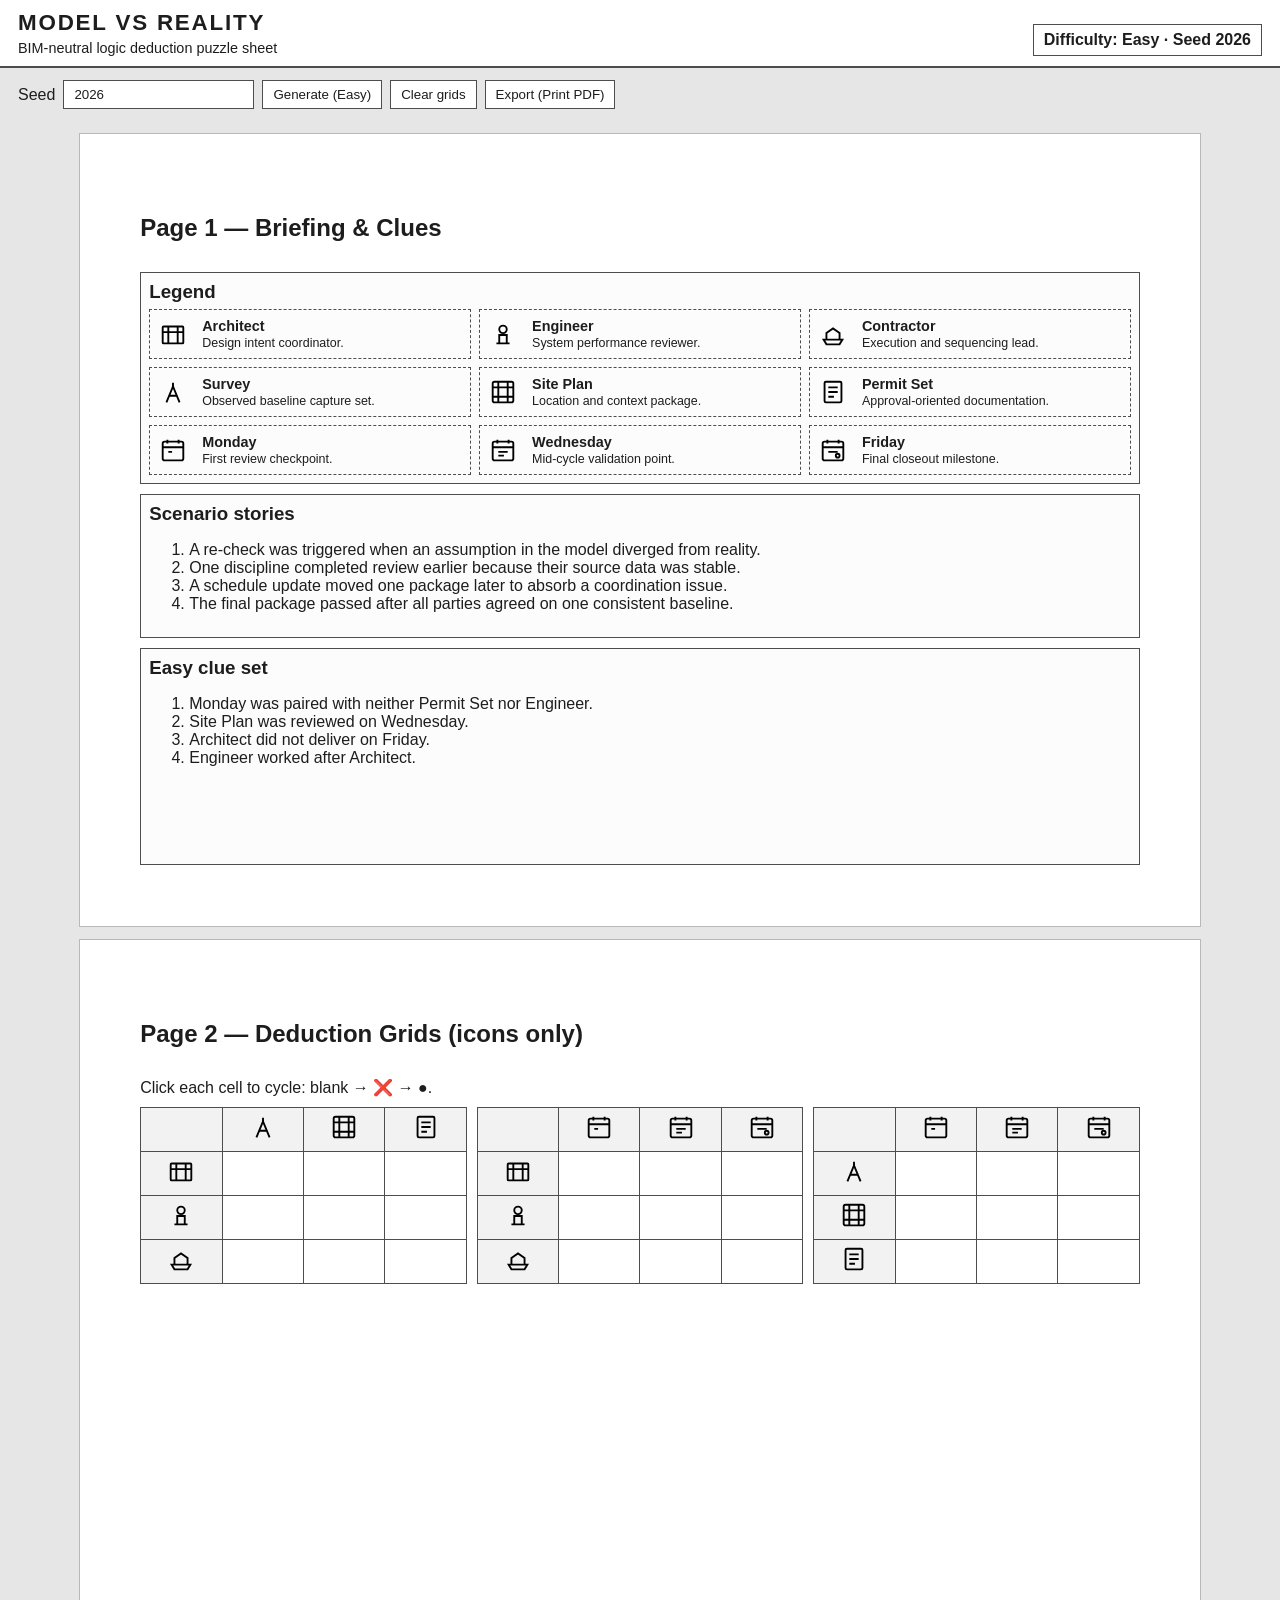
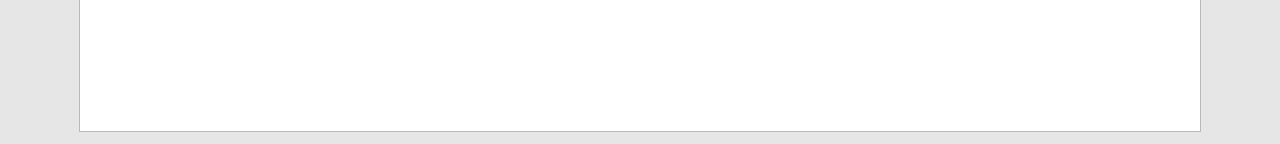
==== dist-standalone/index.html @ 1e353500 "Add standalone restricted-mode puzzle app" ====
<!doctype html>
<html lang="en">
  <head>
    <meta charset="UTF-8" />
    <meta name="viewport" content="width=device-width, initial-scale=1.0" />
    <title>MODEL VS REALITY — Restricted Mode</title>
    <link rel="stylesheet" href="./styles.css" />
  </head>
  <body>
    <header class="fixed-banner">
      <div>
        <h1>MODEL VS REALITY</h1>
        <p class="subtitle">BIM-neutral logic deduction puzzle sheet</p>
      </div>
      <div class="difficulty" id="difficultyMarker">Difficulty: Easy</div>
    </header>

    <main>
      <section class="toolbar no-print">
        <label for="seedInput">Seed</label>
        <input id="seedInput" type="number" value="2026" />
        <button id="generateBtn">Generate (Easy)</button>
        <button id="clearBtn">Clear grids</button>
        <button id="exportBtn">Export (Print PDF)</button>
      </section>

      <section class="print-page" id="page1">
        <h2>Page 1 — Briefing & Clues</h2>

        <div class="panel">
          <h3>Legend</h3>
          <div id="legend" class="legend-grid"></div>
        </div>

        <div class="panel">
          <h3>Scenario stories</h3>
          <ol id="stories"></ol>
        </div>

        <div class="panel">
          <h3>Easy clue set</h3>
          <ol id="clues"></ol>
        </div>
      </section>

      <section class="print-page" id="page2">
        <h2>Page 2 — Deduction Grids (icons only)</h2>
        <p class="hint">Click each cell to cycle: blank → ❌ → ●.</p>
        <div id="grids" class="grid-wrap"></div>
      </section>
    </main>

    <script src="./app.js"></script>
  </body>
</html>
---- dist-standalone/styles.css ----
:root {
  --ink: #1d1d1d;
  --line: #4d4d4d;
  --paper: #ffffff;
  --muted: #f2f2f2;
}

* { box-sizing: border-box; }

body {
  margin: 0;
  font-family: Arial, Helvetica, sans-serif;
  color: var(--ink);
  background: #e6e6e6;
}

.fixed-banner {
  position: sticky;
  top: 0;
  z-index: 5;
  background: var(--paper);
  border-bottom: 2px solid var(--line);
  padding: 10px 18px;
  display: flex;
  align-items: end;
  justify-content: space-between;
}

h1 {
  margin: 0;
  letter-spacing: 0.08em;
  font-size: 1.4rem;
}

.subtitle {
  margin: 4px 0 0;
  font-size: 0.9rem;
}

.difficulty {
  border: 1px solid var(--line);
  padding: 6px 10px;
  font-weight: 700;
}

.toolbar {
  display: flex;
  gap: 8px;
  align-items: center;
  padding: 12px 18px;
}

.toolbar input,
.toolbar button {
  border: 1px solid var(--line);
  background: var(--paper);
  color: var(--ink);
  padding: 6px 10px;
}

.print-page {
  width: 297mm;
  min-height: 210mm;
  background: var(--paper);
  margin: 12px auto;
  padding: 16mm;
  border: 1px solid #b9b9b9;
  display: grid;
  grid-template-rows: auto auto auto 1fr;
  gap: 10px;
}

.panel {
  border: 1px solid var(--line);
  padding: 8px;
  background: #fcfcfc;
}

.panel h3 { margin: 0 0 6px; }

.legend-grid {
  display: grid;
  grid-template-columns: repeat(3, minmax(0, 1fr));
  gap: 8px;
}

.legend-item {
  border: 1px dashed var(--line);
  padding: 8px;
  display: grid;
  grid-template-columns: 36px 1fr;
  gap: 8px;
  align-items: center;
}

.legend-item img,
.icon-header img {
  width: 30px;
  height: 30px;
  filter: grayscale(1);
}

.legend-item h4 {
  margin: 0;
  font-size: 0.9rem;
}

.legend-item p {
  margin: 2px 0 0;
  font-size: 0.78rem;
}

.grid-wrap {
  display: grid;
  grid-template-columns: repeat(3, 1fr);
  gap: 10px;
}

.logic-grid {
  border: 1px solid var(--line);
  border-collapse: collapse;
  width: 100%;
  table-layout: fixed;
}

.logic-grid th,
.logic-grid td {
  border: 1px solid var(--line);
  text-align: center;
  height: 44px;
}

.logic-grid th {
  background: var(--muted);
}

.cell-btn {
  font-size: 1.2rem;
  width: 100%;
  height: 100%;
  border: none;
  background: transparent;
  cursor: pointer;
  color: var(--ink);
}

.hint { margin: 0; }

@media print {
  @page {
    size: A4 landscape;
    margin: 8mm;
  }

  body { background: white; }
  .no-print { display: none !important; }
  .fixed-banner {
    position: static;
    border-bottom: 1px solid var(--line);
  }

  .print-page {
    margin: 0;
    border: none;
    min-height: calc(210mm - 16mm);
    break-after: page;
    page-break-after: always;
  }

  #page2 { break-after: auto; page-break-after: auto; }
}
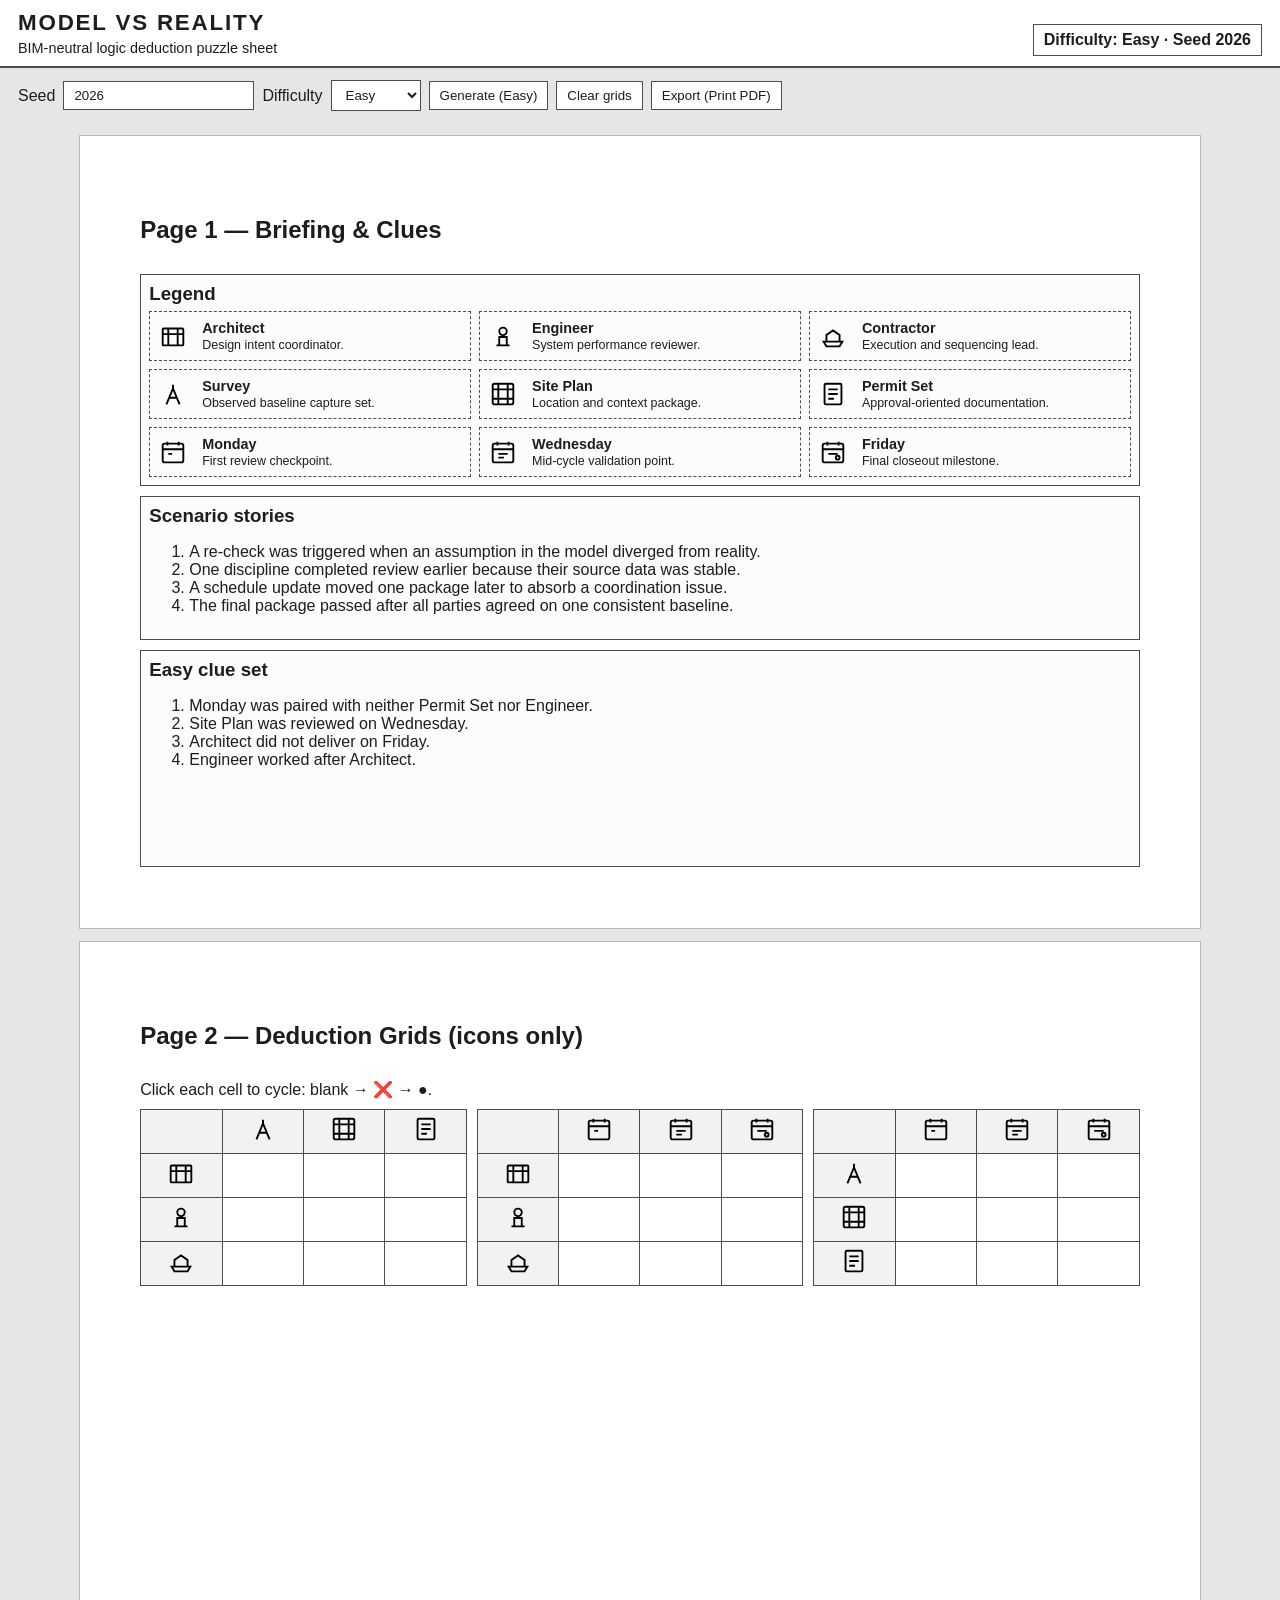
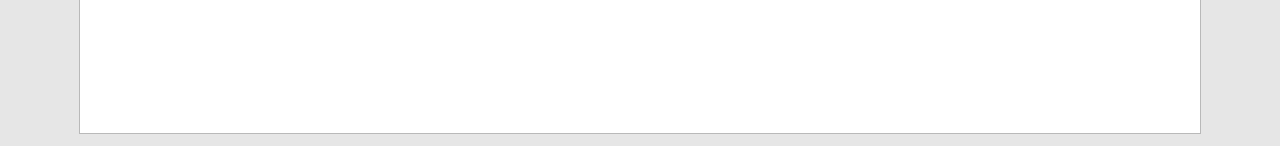
==== commit b6fae7ad: "Add Easy/Medium/Hard puzzle generation options" ====
--- a/dist-standalone/index.html
+++ b/dist-standalone/index.html
@@ -19,7 +19,13 @@
       <section class="toolbar no-print">
         <label for="seedInput">Seed</label>
         <input id="seedInput" type="number" value="2026" />
-        <button id="generateBtn">Generate (Easy)</button>
+        <label for="difficultyInput">Difficulty</label>
+        <select id="difficultyInput">
+          <option value="easy" selected>Easy</option>
+          <option value="medium">Medium</option>
+          <option value="hard">Hard</option>
+        </select>
+        <button id="generateBtn">Generate</button>
         <button id="clearBtn">Clear grids</button>
         <button id="exportBtn">Export (Print PDF)</button>
       </section>
@@ -38,7 +44,7 @@
         </div>
 
         <div class="panel">
-          <h3>Easy clue set</h3>
+          <h3 id="clueHeading">Easy clue set</h3>
           <ol id="clues"></ol>
         </div>
       </section>
--- a/dist-standalone/styles.css
+++ b/dist-standalone/styles.css
@@ -51,6 +51,7 @@
 }
 
 .toolbar input,
+.toolbar select,
 .toolbar button {
   border: 1px solid var(--line);
   background: var(--paper);
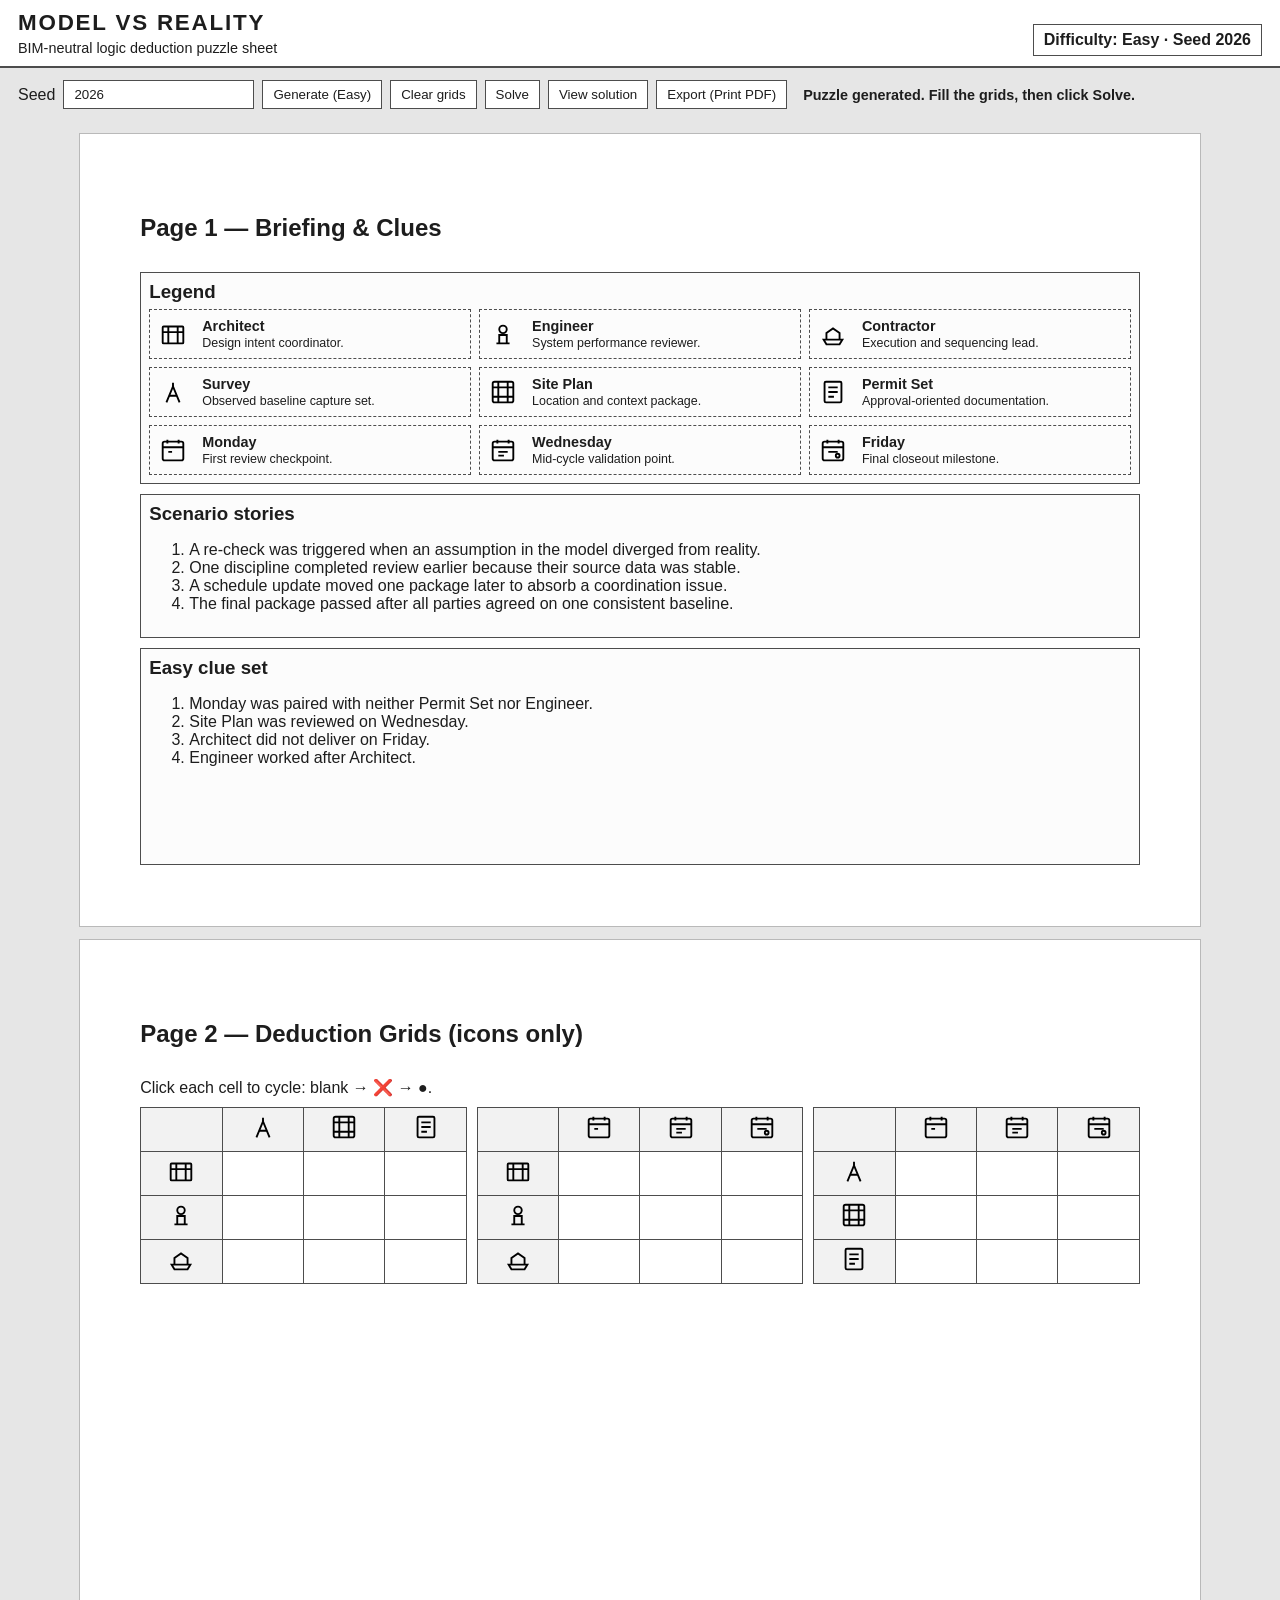
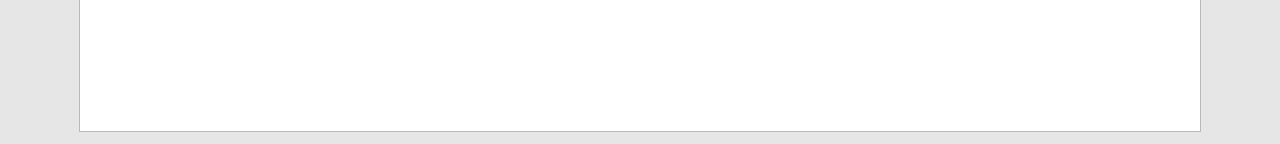
==== commit a3498ddb: "Add solve and view-solution actions to deduction grid" ====
--- a/dist-standalone/index.html
+++ b/dist-standalone/index.html
@@ -19,15 +19,12 @@
       <section class="toolbar no-print">
         <label for="seedInput">Seed</label>
         <input id="seedInput" type="number" value="2026" />
-        <label for="difficultyInput">Difficulty</label>
-        <select id="difficultyInput">
-          <option value="easy" selected>Easy</option>
-          <option value="medium">Medium</option>
-          <option value="hard">Hard</option>
-        </select>
-        <button id="generateBtn">Generate</button>
+        <button id="generateBtn">Generate (Easy)</button>
         <button id="clearBtn">Clear grids</button>
+        <button id="solveBtn">Solve</button>
+        <button id="viewSolutionBtn">View solution</button>
         <button id="exportBtn">Export (Print PDF)</button>
+        <span id="gameStatus" aria-live="polite"></span>
       </section>
 
       <section class="print-page" id="page1">
@@ -44,7 +41,7 @@
         </div>
 
         <div class="panel">
-          <h3 id="clueHeading">Easy clue set</h3>
+          <h3>Easy clue set</h3>
           <ol id="clues"></ol>
         </div>
       </section>
--- a/dist-standalone/styles.css
+++ b/dist-standalone/styles.css
@@ -47,16 +47,22 @@
   display: flex;
   gap: 8px;
   align-items: center;
+  flex-wrap: wrap;
   padding: 12px 18px;
 }
 
 .toolbar input,
-.toolbar select,
 .toolbar button {
   border: 1px solid var(--line);
   background: var(--paper);
   color: var(--ink);
   padding: 6px 10px;
+}
+
+#gameStatus {
+  margin-left: 8px;
+  font-size: 0.9rem;
+  font-weight: 700;
 }
 
 .print-page {
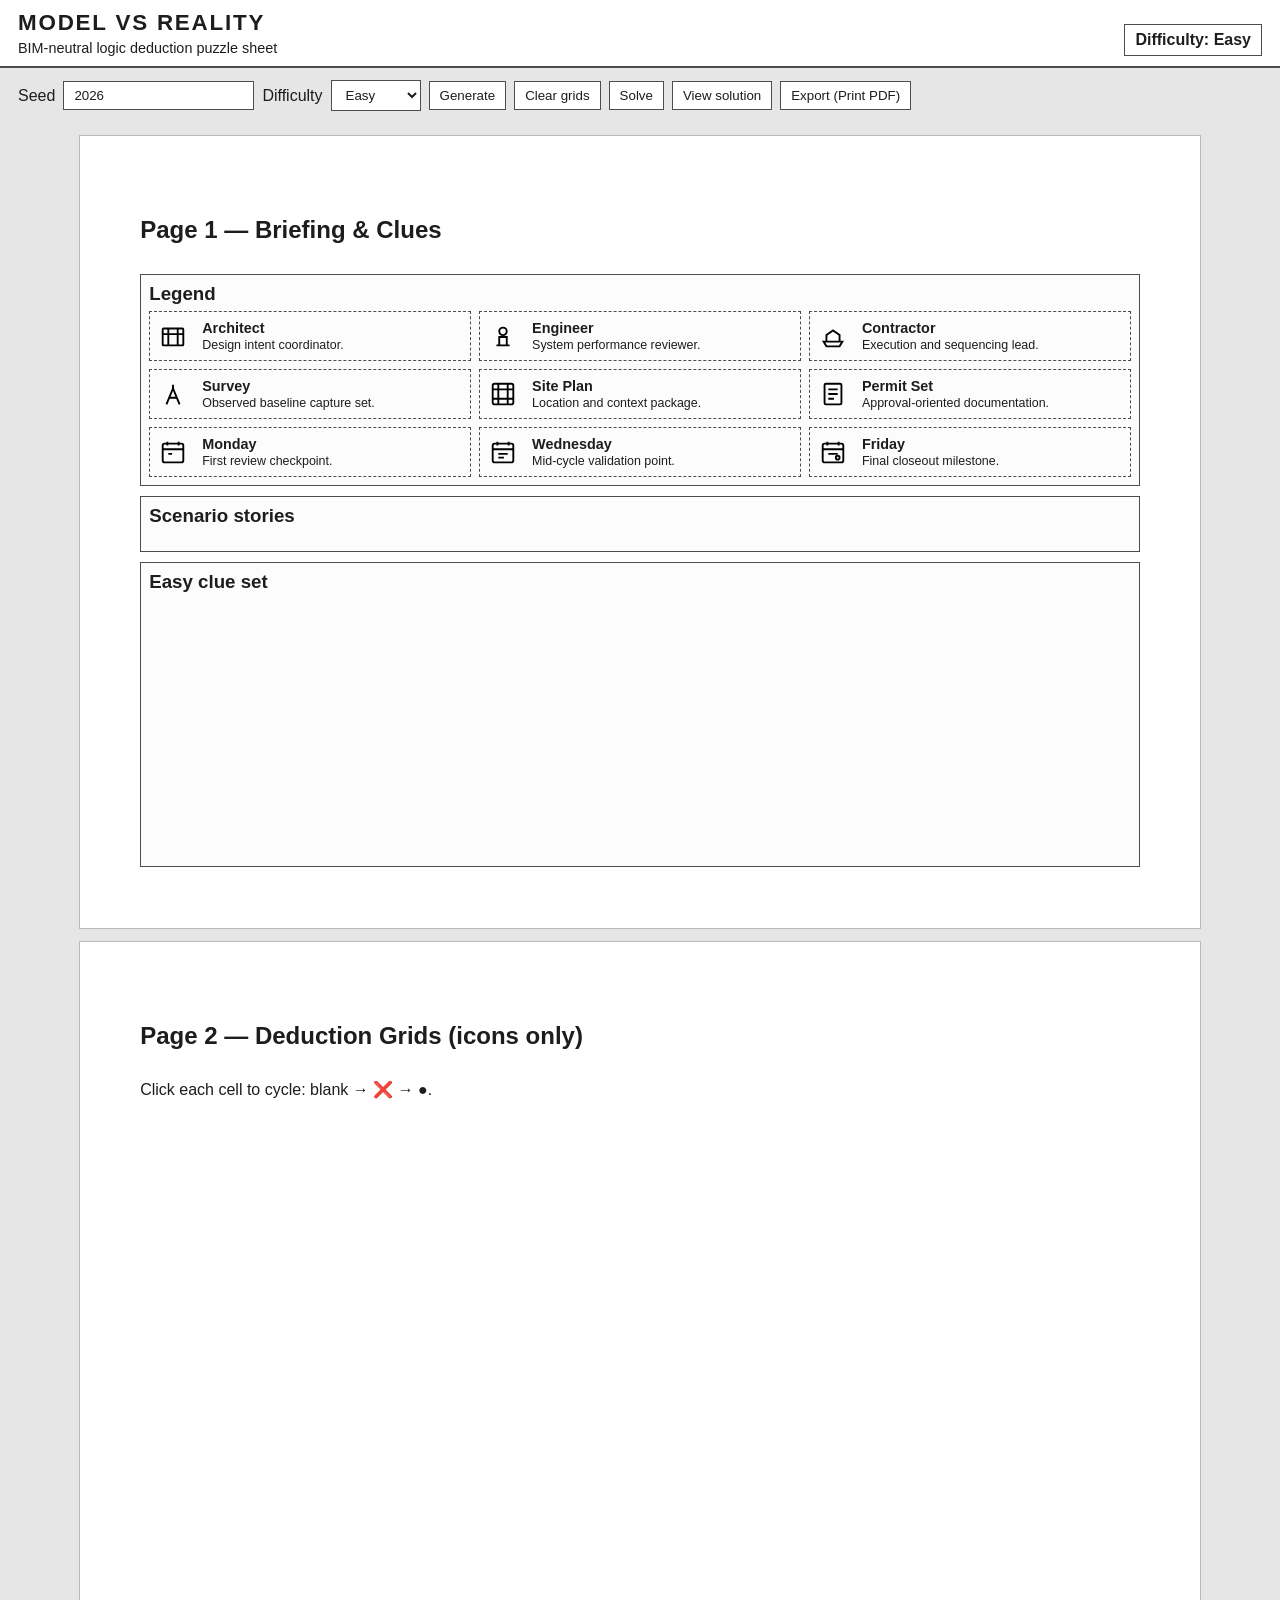
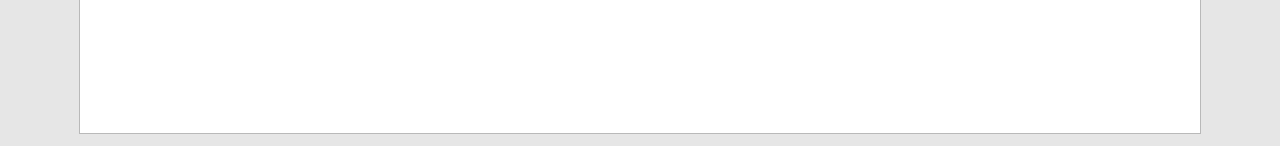
==== commit 3facafca: "Merge branch 'main' into codex/add-solve-and-view-solution-options" ====
--- a/dist-standalone/index.html
+++ b/dist-standalone/index.html
@@ -19,7 +19,13 @@
       <section class="toolbar no-print">
         <label for="seedInput">Seed</label>
         <input id="seedInput" type="number" value="2026" />
-        <button id="generateBtn">Generate (Easy)</button>
+        <label for="difficultyInput">Difficulty</label>
+        <select id="difficultyInput">
+          <option value="easy" selected>Easy</option>
+          <option value="medium">Medium</option>
+          <option value="hard">Hard</option>
+        </select>
+        <button id="generateBtn">Generate</button>
         <button id="clearBtn">Clear grids</button>
         <button id="solveBtn">Solve</button>
         <button id="viewSolutionBtn">View solution</button>
@@ -41,7 +47,7 @@
         </div>
 
         <div class="panel">
-          <h3>Easy clue set</h3>
+          <h3 id="clueHeading">Easy clue set</h3>
           <ol id="clues"></ol>
         </div>
       </section>
--- a/dist-standalone/styles.css
+++ b/dist-standalone/styles.css
@@ -52,6 +52,7 @@
 }
 
 .toolbar input,
+.toolbar select,
 .toolbar button {
   border: 1px solid var(--line);
   background: var(--paper);
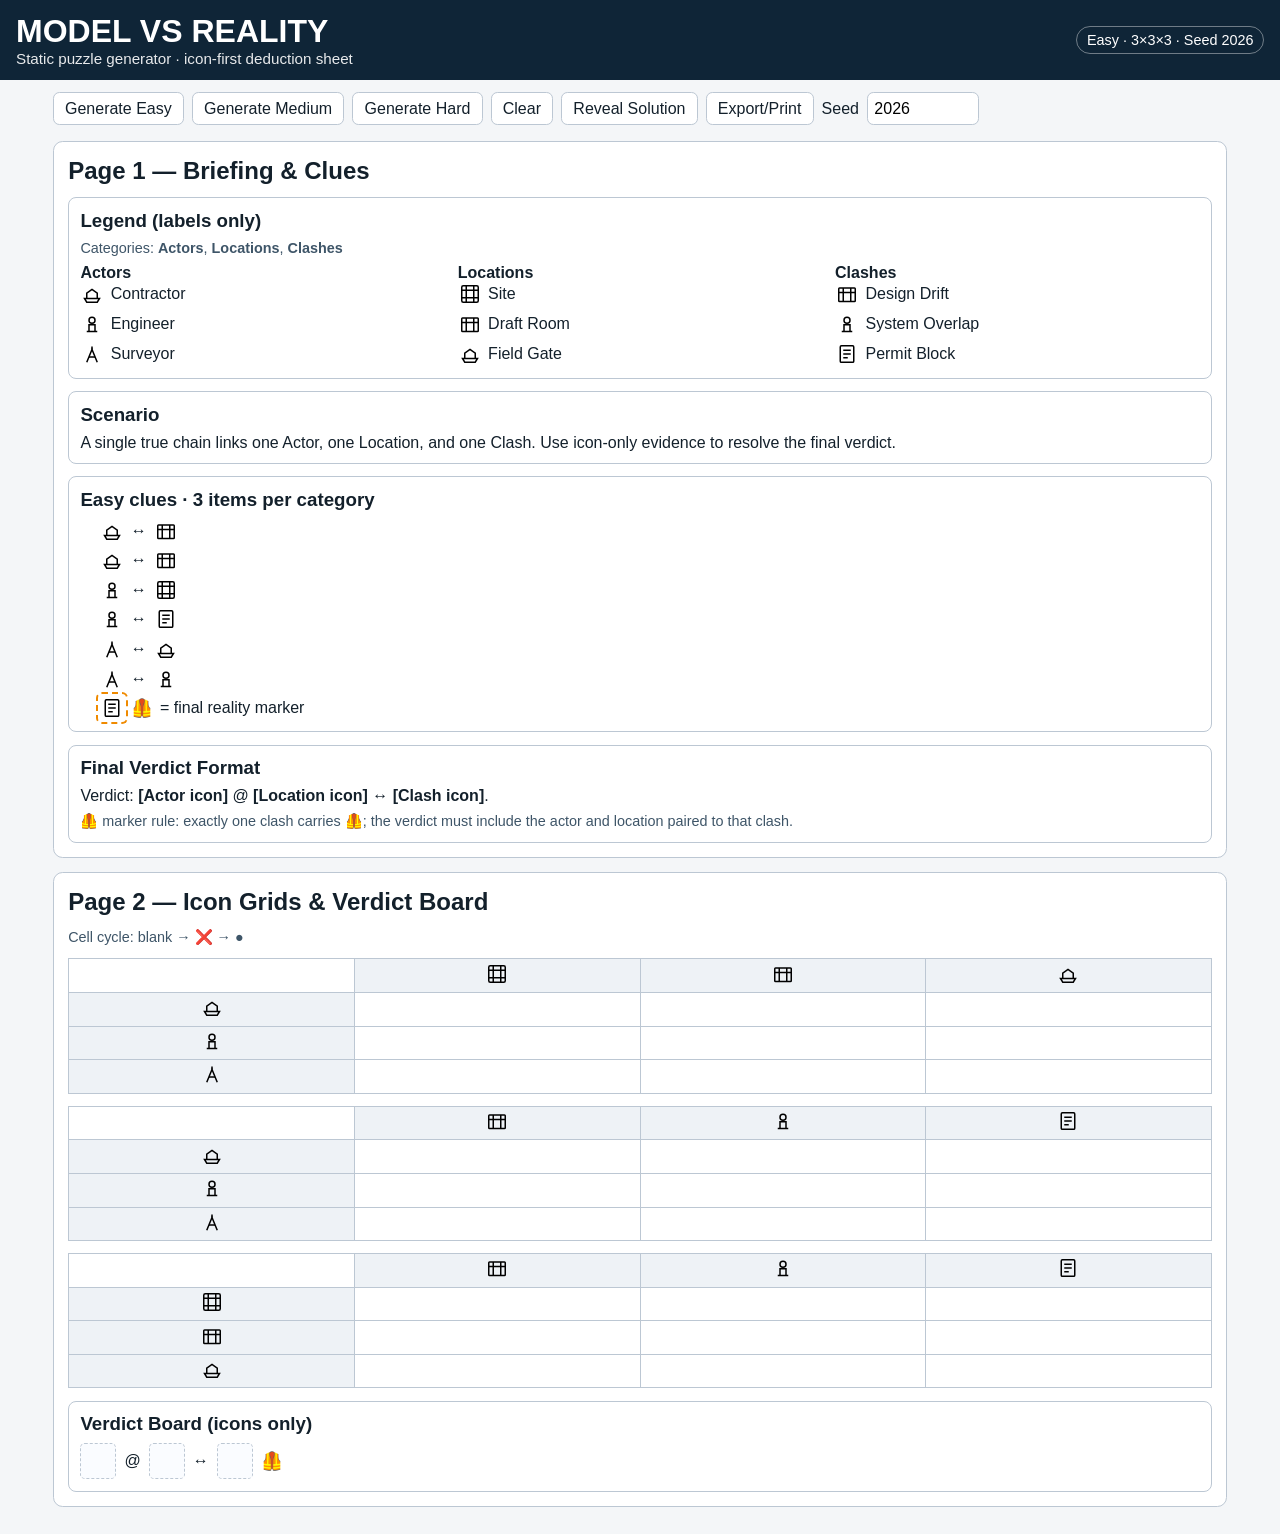
==== commit bd60642c: "Rebuild static SPA baseline" ====
--- a/dist-standalone/index.html
+++ b/dist-standalone/index.html
@@ -3,59 +3,69 @@
   <head>
     <meta charset="UTF-8" />
     <meta name="viewport" content="width=device-width, initial-scale=1.0" />
-    <title>MODEL VS REALITY — Restricted Mode</title>
+    <title>MODEL VS REALITY — Static SPA</title>
     <link rel="stylesheet" href="./styles.css" />
   </head>
   <body>
-    <header class="fixed-banner">
+    <header class="app-header">
       <div>
         <h1>MODEL VS REALITY</h1>
-        <p class="subtitle">BIM-neutral logic deduction puzzle sheet</p>
+        <p class="subtitle">Static puzzle generator · icon-first deduction sheet</p>
       </div>
-      <div class="difficulty" id="difficultyMarker">Difficulty: Easy</div>
+      <div class="difficulty-chip" id="difficultyChip">Easy · 3×3×3</div>
     </header>
 
-    <main>
-      <section class="toolbar no-print">
+    <main class="app-main">
+      <section class="toolbar no-print" aria-label="Puzzle controls">
+        <button type="button" id="generateEasyBtn">Generate Easy</button>
+        <button type="button" id="generateMediumBtn">Generate Medium</button>
+        <button type="button" id="generateHardBtn">Generate Hard</button>
+        <button type="button" id="clearBtn">Clear</button>
+        <button type="button" id="revealBtn">Reveal Solution</button>
+        <button type="button" id="exportBtn">Export/Print</button>
         <label for="seedInput">Seed</label>
         <input id="seedInput" type="number" value="2026" />
-        <label for="difficultyInput">Difficulty</label>
-        <select id="difficultyInput">
-          <option value="easy" selected>Easy</option>
-          <option value="medium">Medium</option>
-          <option value="hard">Hard</option>
-        </select>
-        <button id="generateBtn">Generate</button>
-        <button id="clearBtn">Clear grids</button>
-        <button id="solveBtn">Solve</button>
-        <button id="viewSolutionBtn">View solution</button>
-        <button id="exportBtn">Export (Print PDF)</button>
-        <span id="gameStatus" aria-live="polite"></span>
       </section>
 
       <section class="print-page" id="page1">
         <h2>Page 1 — Briefing & Clues</h2>
 
-        <div class="panel">
-          <h3>Legend</h3>
+        <article class="panel">
+          <h3>Legend (labels only)</h3>
+          <p class="meta">
+            Categories: <strong>Actors</strong>, <strong>Locations</strong>, <strong>Clashes</strong>
+          </p>
           <div id="legend" class="legend-grid"></div>
-        </div>
+        </article>
 
-        <div class="panel">
-          <h3>Scenario stories</h3>
-          <ol id="stories"></ol>
-        </div>
+        <article class="panel">
+          <h3>Scenario</h3>
+          <p id="scenarioText"></p>
+        </article>
 
-        <div class="panel">
-          <h3 id="clueHeading">Easy clue set</h3>
-          <ol id="clues"></ol>
-        </div>
+        <article class="panel">
+          <h3 id="clueTitle">Clues</h3>
+          <ol id="cluesList"></ol>
+        </article>
+
+        <article class="panel verdict-panel">
+          <h3>Final Verdict Format</h3>
+          <p>
+            Verdict: <strong>[Actor icon]</strong> @ <strong>[Location icon]</strong>
+            ↔ <strong>[Clash icon]</strong>.
+          </p>
+          <p class="meta" id="markerRuleText"></p>
+        </article>
       </section>
 
       <section class="print-page" id="page2">
-        <h2>Page 2 — Deduction Grids (icons only)</h2>
-        <p class="hint">Click each cell to cycle: blank → ❌ → ●.</p>
+        <h2>Page 2 — Icon Grids & Verdict Board</h2>
+        <p class="meta">Cell cycle: blank → ❌ → ●</p>
         <div id="grids" class="grid-wrap"></div>
+        <article class="panel">
+          <h3>Verdict Board (icons only)</h3>
+          <div id="verdictBoard" class="verdict-board"></div>
+        </article>
       </section>
     </main>
 
--- a/dist-standalone/styles.css
+++ b/dist-standalone/styles.css
@@ -1,131 +1,171 @@
 :root {
-  --ink: #1d1d1d;
-  --line: #4d4d4d;
-  --paper: #ffffff;
-  --muted: #f2f2f2;
-}
-
-* { box-sizing: border-box; }
+  --bg: #f4f6f8;
+  --ink: #13202b;
+  --panel: #ffffff;
+  --line: #bcc7d3;
+  --accent: #1d4f7a;
+}
+
+* {
+  box-sizing: border-box;
+}
 
 body {
   margin: 0;
   font-family: Arial, Helvetica, sans-serif;
   color: var(--ink);
-  background: #e6e6e6;
-}
-
-.fixed-banner {
+  background: var(--bg);
+}
+
+.app-header {
   position: sticky;
   top: 0;
-  z-index: 5;
-  background: var(--paper);
-  border-bottom: 2px solid var(--line);
-  padding: 10px 18px;
-  display: flex;
-  align-items: end;
+  z-index: 10;
+  display: flex;
   justify-content: space-between;
-}
-
-h1 {
-  margin: 0;
-  letter-spacing: 0.08em;
-  font-size: 1.4rem;
+  align-items: center;
+  gap: 1rem;
+  padding: 0.8rem 1rem;
+  background: #0f2537;
+  color: #fff;
+}
+
+h1,
+h2,
+h3,
+h4,
+p {
+  margin: 0;
 }
 
 .subtitle {
-  margin: 4px 0 0;
+  opacity: 0.9;
+  font-size: 0.95rem;
+}
+
+.difficulty-chip {
+  border: 1px solid rgba(255, 255, 255, 0.4);
+  padding: 0.3rem 0.6rem;
+  border-radius: 999px;
   font-size: 0.9rem;
 }
 
-.difficulty {
-  border: 1px solid var(--line);
-  padding: 6px 10px;
-  font-weight: 700;
+.app-main {
+  max-width: 1200px;
+  margin: 0 auto;
+  padding: 0.8rem;
 }
 
 .toolbar {
   display: flex;
-  gap: 8px;
-  align-items: center;
   flex-wrap: wrap;
-  padding: 12px 18px;
-}
-
-.toolbar input,
-.toolbar select,
-.toolbar button {
-  border: 1px solid var(--line);
-  background: var(--paper);
+  align-items: center;
+  gap: 0.5rem;
+  margin-bottom: 1rem;
+}
+
+button,
+input {
+  font: inherit;
+}
+
+button {
+  border: 1px solid var(--line);
+  background: var(--panel);
   color: var(--ink);
-  padding: 6px 10px;
-}
-
-#gameStatus {
-  margin-left: 8px;
+  padding: 0.4rem 0.7rem;
+  border-radius: 0.4rem;
+  cursor: pointer;
+}
+
+button:hover {
+  border-color: var(--accent);
+}
+
+input {
+  width: 7rem;
+  padding: 0.4rem;
+  border-radius: 0.4rem;
+  border: 1px solid var(--line);
+}
+
+.print-page {
+  background: var(--panel);
+  border: 1px solid var(--line);
+  border-radius: 0.6rem;
+  padding: 0.9rem;
+  margin-bottom: 0.9rem;
+  display: grid;
+  gap: 0.8rem;
+}
+
+.panel {
+  border: 1px solid var(--line);
+  border-radius: 0.5rem;
+  padding: 0.7rem;
+  display: grid;
+  gap: 0.5rem;
+}
+
+.meta {
+  color: #3e5568;
   font-size: 0.9rem;
-  font-weight: 700;
-}
-
-.print-page {
-  width: 297mm;
-  min-height: 210mm;
-  background: var(--paper);
-  margin: 12px auto;
-  padding: 16mm;
-  border: 1px solid #b9b9b9;
-  display: grid;
-  grid-template-rows: auto auto auto 1fr;
-  gap: 10px;
-}
-
-.panel {
-  border: 1px solid var(--line);
-  padding: 8px;
-  background: #fcfcfc;
-}
-
-.panel h3 { margin: 0 0 6px; }
+}
 
 .legend-grid {
   display: grid;
-  grid-template-columns: repeat(3, minmax(0, 1fr));
-  gap: 8px;
-}
-
-.legend-item {
-  border: 1px dashed var(--line);
-  padding: 8px;
-  display: grid;
-  grid-template-columns: 36px 1fr;
-  gap: 8px;
-  align-items: center;
-}
-
-.legend-item img,
-.icon-header img {
-  width: 30px;
-  height: 30px;
-  filter: grayscale(1);
-}
-
-.legend-item h4 {
-  margin: 0;
-  font-size: 0.9rem;
-}
-
-.legend-item p {
-  margin: 2px 0 0;
-  font-size: 0.78rem;
+  grid-template-columns: repeat(auto-fit, minmax(210px, 1fr));
+  gap: 0.8rem;
+}
+
+.legend-list {
+  list-style: none;
+  margin: 0;
+  padding: 0;
+  display: grid;
+  gap: 0.4rem;
+}
+
+.legend-list li {
+  display: flex;
+  align-items: center;
+  gap: 0.4rem;
+}
+
+.icon {
+  width: 24px;
+  height: 24px;
+}
+
+.with-marker {
+  outline: 2px dashed #ef8a00;
+  outline-offset: 2px;
+  border-radius: 2px;
+}
+
+.marker {
+  font-size: 1.1rem;
+}
+
+#cluesList {
+  margin: 0;
+  padding-left: 1.2rem;
+  display: grid;
+  gap: 0.35rem;
+}
+
+#cluesList li {
+  display: flex;
+  align-items: center;
+  gap: 0.45rem;
 }
 
 .grid-wrap {
   display: grid;
-  grid-template-columns: repeat(3, 1fr);
-  gap: 10px;
+  gap: 0.75rem;
 }
 
 .logic-grid {
-  border: 1px solid var(--line);
   border-collapse: collapse;
   width: 100%;
   table-layout: fixed;
@@ -134,46 +174,63 @@
 .logic-grid th,
 .logic-grid td {
   border: 1px solid var(--line);
+  width: 2.1rem;
+  height: 2.1rem;
   text-align: center;
-  height: 44px;
-}
-
-.logic-grid th {
-  background: var(--muted);
+  padding: 0;
+}
+
+.icon-header {
+  background: #eef2f6;
 }
 
 .cell-btn {
-  font-size: 1.2rem;
+  border: none;
   width: 100%;
   height: 100%;
-  border: none;
-  background: transparent;
-  cursor: pointer;
-  color: var(--ink);
-}
-
-.hint { margin: 0; }
+  border-radius: 0;
+  font-size: 1rem;
+  background: #fff;
+}
+
+.verdict-board {
+  display: flex;
+  align-items: center;
+  gap: 0.5rem;
+  min-height: 2rem;
+}
+
+.slot {
+  width: 36px;
+  height: 36px;
+  border: 1px dashed var(--line);
+  border-radius: 0.3rem;
+  display: inline-flex;
+  align-items: center;
+  justify-content: center;
+  background: #fafcff;
+}
 
 @media print {
   @page {
     size: A4 landscape;
-    margin: 8mm;
-  }
-
-  body { background: white; }
-  .no-print { display: none !important; }
-  .fixed-banner {
+    margin: 10mm;
+  }
+
+  body {
+    background: #fff;
+  }
+
+  .no-print {
+    display: none !important;
+  }
+
+  .app-header {
     position: static;
-    border-bottom: 1px solid var(--line);
   }
 
   .print-page {
-    margin: 0;
-    border: none;
-    min-height: calc(210mm - 16mm);
     break-after: page;
-    page-break-after: always;
-  }
-
-  #page2 { break-after: auto; page-break-after: auto; }
-}
+    border-color: #222;
+  }
+}
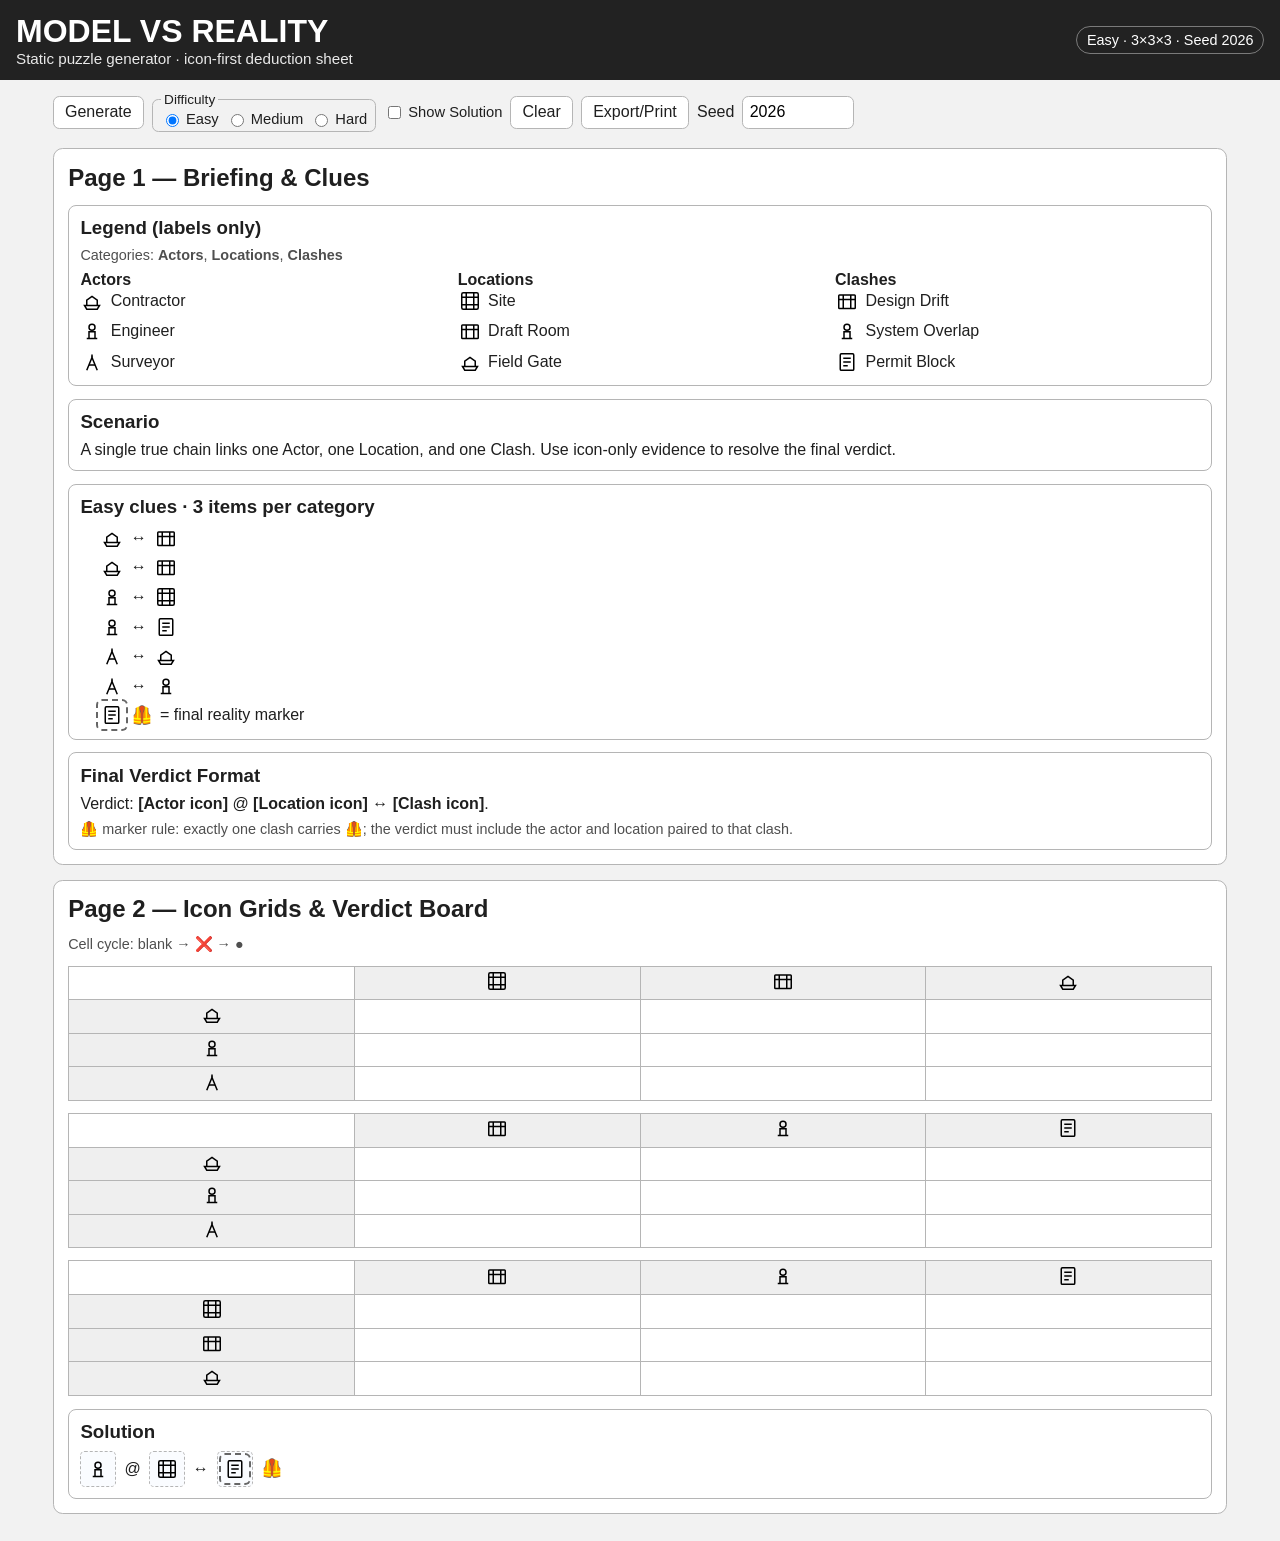
==== commit 7a3e5126: "Add difficulty picker and solution toggle with stable state handling" ====
--- a/dist-standalone/index.html
+++ b/dist-standalone/index.html
@@ -17,11 +17,21 @@
 
     <main class="app-main">
       <section class="toolbar no-print" aria-label="Puzzle controls">
-        <button type="button" id="generateEasyBtn">Generate Easy</button>
-        <button type="button" id="generateMediumBtn">Generate Medium</button>
-        <button type="button" id="generateHardBtn">Generate Hard</button>
+        <button type="button" id="generateBtn">Generate</button>
+
+        <fieldset class="difficulty-picker" aria-label="Difficulty picker">
+          <legend>Difficulty</legend>
+          <label><input type="radio" name="difficulty" value="easy" checked />Easy</label>
+          <label><input type="radio" name="difficulty" value="medium" />Medium</label>
+          <label><input type="radio" name="difficulty" value="hard" />Hard</label>
+        </fieldset>
+
+        <label class="solution-toggle" for="showSolutionToggle">
+          <input id="showSolutionToggle" type="checkbox" />
+          Show Solution
+        </label>
+
         <button type="button" id="clearBtn">Clear</button>
-        <button type="button" id="revealBtn">Reveal Solution</button>
         <button type="button" id="exportBtn">Export/Print</button>
         <label for="seedInput">Seed</label>
         <input id="seedInput" type="number" value="2026" />
@@ -62,8 +72,8 @@
         <h2>Page 2 — Icon Grids & Verdict Board</h2>
         <p class="meta">Cell cycle: blank → ❌ → ●</p>
         <div id="grids" class="grid-wrap"></div>
-        <article class="panel">
-          <h3>Verdict Board (icons only)</h3>
+        <article class="panel solution-area">
+          <h3>Solution</h3>
           <div id="verdictBoard" class="verdict-board"></div>
         </article>
       </section>
--- a/dist-standalone/styles.css
+++ b/dist-standalone/styles.css
@@ -1,9 +1,9 @@
 :root {
-  --bg: #f4f6f8;
-  --ink: #13202b;
+  --bg: #f2f2f2;
+  --ink: #1f1f1f;
   --panel: #ffffff;
-  --line: #bcc7d3;
-  --accent: #1d4f7a;
+  --line: #b5b5b5;
+  --accent: #2f2f2f;
 }
 
 * {
@@ -26,7 +26,7 @@
   align-items: center;
   gap: 1rem;
   padding: 0.8rem 1rem;
-  background: #0f2537;
+  background: #222;
   color: #fff;
 }
 
@@ -64,6 +64,38 @@
   margin-bottom: 1rem;
 }
 
+
+
+.difficulty-picker {
+  display: inline-flex;
+  align-items: center;
+  gap: 0.45rem;
+  margin: 0;
+  padding: 0.25rem 0.5rem;
+  border: 1px solid var(--line);
+  border-radius: 0.4rem;
+}
+
+.difficulty-picker legend {
+  padding: 0 0.2rem;
+  font-size: 0.85rem;
+}
+
+.difficulty-picker label,
+.solution-toggle {
+  display: inline-flex;
+  align-items: center;
+  gap: 0.25rem;
+  font-size: 0.92rem;
+}
+
+.solution-area {
+  display: none;
+}
+
+body.show-solution .solution-area {
+  display: grid;
+}
 button,
 input {
   font: inherit;
@@ -83,10 +115,19 @@
 }
 
 input {
-  width: 7rem;
   padding: 0.4rem;
   border-radius: 0.4rem;
   border: 1px solid var(--line);
+}
+
+#seedInput {
+  width: 7rem;
+}
+
+input[type="radio"],
+input[type="checkbox"] {
+  width: auto;
+  padding: 0;
 }
 
 .print-page {
@@ -108,7 +149,7 @@
 }
 
 .meta {
-  color: #3e5568;
+  color: #4f4f4f;
   font-size: 0.9rem;
 }
 
@@ -138,7 +179,7 @@
 }
 
 .with-marker {
-  outline: 2px dashed #ef8a00;
+  outline: 2px dashed #666;
   outline-offset: 2px;
   border-radius: 2px;
 }
@@ -181,7 +222,7 @@
 }
 
 .icon-header {
-  background: #eef2f6;
+  background: #efefef;
 }
 
 .cell-btn {
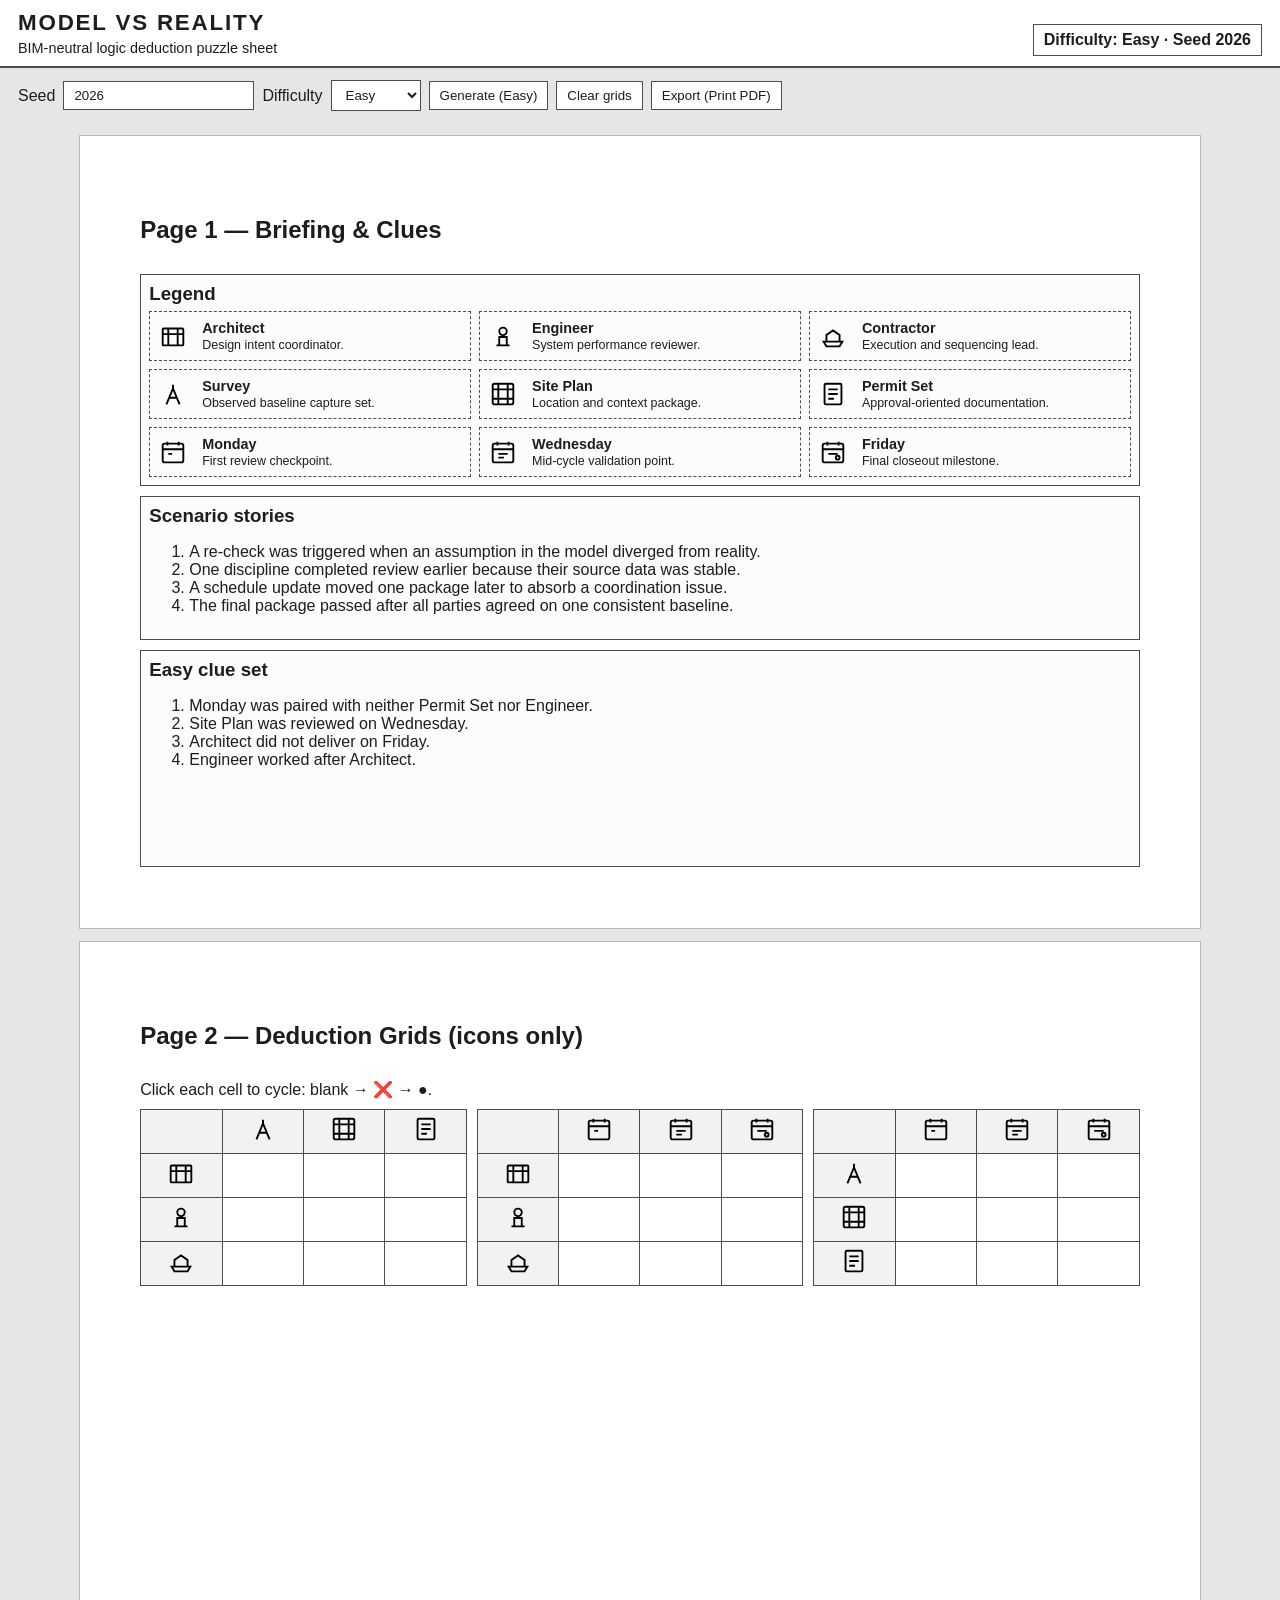
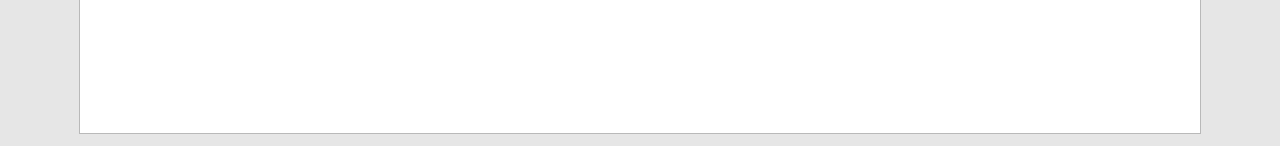
==== commit 6e051549: "Merge b6fae7ade56247cb5455fe4e1bb4538faf4a9218 into b08bdad40c538a1e13cd4d1796f37d914a6f46c0" ====
--- a/dist-standalone/index.html
+++ b/dist-standalone/index.html
@@ -3,79 +3,56 @@
   <head>
     <meta charset="UTF-8" />
     <meta name="viewport" content="width=device-width, initial-scale=1.0" />
-    <title>MODEL VS REALITY — Static SPA</title>
+    <title>MODEL VS REALITY — Restricted Mode</title>
     <link rel="stylesheet" href="./styles.css" />
   </head>
   <body>
-    <header class="app-header">
+    <header class="fixed-banner">
       <div>
         <h1>MODEL VS REALITY</h1>
-        <p class="subtitle">Static puzzle generator · icon-first deduction sheet</p>
+        <p class="subtitle">BIM-neutral logic deduction puzzle sheet</p>
       </div>
-      <div class="difficulty-chip" id="difficultyChip">Easy · 3×3×3</div>
+      <div class="difficulty" id="difficultyMarker">Difficulty: Easy</div>
     </header>
 
-    <main class="app-main">
-      <section class="toolbar no-print" aria-label="Puzzle controls">
-        <button type="button" id="generateBtn">Generate</button>
-
-        <fieldset class="difficulty-picker" aria-label="Difficulty picker">
-          <legend>Difficulty</legend>
-          <label><input type="radio" name="difficulty" value="easy" checked />Easy</label>
-          <label><input type="radio" name="difficulty" value="medium" />Medium</label>
-          <label><input type="radio" name="difficulty" value="hard" />Hard</label>
-        </fieldset>
-
-        <label class="solution-toggle" for="showSolutionToggle">
-          <input id="showSolutionToggle" type="checkbox" />
-          Show Solution
-        </label>
-
-        <button type="button" id="clearBtn">Clear</button>
-        <button type="button" id="exportBtn">Export/Print</button>
+    <main>
+      <section class="toolbar no-print">
         <label for="seedInput">Seed</label>
         <input id="seedInput" type="number" value="2026" />
+        <label for="difficultyInput">Difficulty</label>
+        <select id="difficultyInput">
+          <option value="easy" selected>Easy</option>
+          <option value="medium">Medium</option>
+          <option value="hard">Hard</option>
+        </select>
+        <button id="generateBtn">Generate</button>
+        <button id="clearBtn">Clear grids</button>
+        <button id="exportBtn">Export (Print PDF)</button>
       </section>
 
       <section class="print-page" id="page1">
         <h2>Page 1 — Briefing & Clues</h2>
 
-        <article class="panel">
-          <h3>Legend (labels only)</h3>
-          <p class="meta">
-            Categories: <strong>Actors</strong>, <strong>Locations</strong>, <strong>Clashes</strong>
-          </p>
+        <div class="panel">
+          <h3>Legend</h3>
           <div id="legend" class="legend-grid"></div>
-        </article>
+        </div>
 
-        <article class="panel">
-          <h3>Scenario</h3>
-          <p id="scenarioText"></p>
-        </article>
+        <div class="panel">
+          <h3>Scenario stories</h3>
+          <ol id="stories"></ol>
+        </div>
 
-        <article class="panel">
-          <h3 id="clueTitle">Clues</h3>
-          <ol id="cluesList"></ol>
-        </article>
-
-        <article class="panel verdict-panel">
-          <h3>Final Verdict Format</h3>
-          <p>
-            Verdict: <strong>[Actor icon]</strong> @ <strong>[Location icon]</strong>
-            ↔ <strong>[Clash icon]</strong>.
-          </p>
-          <p class="meta" id="markerRuleText"></p>
-        </article>
+        <div class="panel">
+          <h3 id="clueHeading">Easy clue set</h3>
+          <ol id="clues"></ol>
+        </div>
       </section>
 
       <section class="print-page" id="page2">
-        <h2>Page 2 — Icon Grids & Verdict Board</h2>
-        <p class="meta">Cell cycle: blank → ❌ → ●</p>
+        <h2>Page 2 — Deduction Grids (icons only)</h2>
+        <p class="hint">Click each cell to cycle: blank → ❌ → ●.</p>
         <div id="grids" class="grid-wrap"></div>
-        <article class="panel solution-area">
-          <h3>Solution</h3>
-          <div id="verdictBoard" class="verdict-board"></div>
-        </article>
       </section>
     </main>
 
--- a/dist-standalone/styles.css
+++ b/dist-standalone/styles.css
@@ -1,212 +1,124 @@
 :root {
-  --bg: #f2f2f2;
-  --ink: #1f1f1f;
-  --panel: #ffffff;
-  --line: #b5b5b5;
-  --accent: #2f2f2f;
+  --ink: #1d1d1d;
+  --line: #4d4d4d;
+  --paper: #ffffff;
+  --muted: #f2f2f2;
 }
 
-* {
-  box-sizing: border-box;
-}
+* { box-sizing: border-box; }
 
 body {
   margin: 0;
   font-family: Arial, Helvetica, sans-serif;
   color: var(--ink);
-  background: var(--bg);
+  background: #e6e6e6;
 }
 
-.app-header {
+.fixed-banner {
   position: sticky;
   top: 0;
-  z-index: 10;
+  z-index: 5;
+  background: var(--paper);
+  border-bottom: 2px solid var(--line);
+  padding: 10px 18px;
   display: flex;
+  align-items: end;
   justify-content: space-between;
-  align-items: center;
-  gap: 1rem;
-  padding: 0.8rem 1rem;
-  background: #222;
-  color: #fff;
 }
 
-h1,
-h2,
-h3,
-h4,
-p {
+h1 {
   margin: 0;
+  letter-spacing: 0.08em;
+  font-size: 1.4rem;
 }
 
 .subtitle {
-  opacity: 0.9;
-  font-size: 0.95rem;
-}
-
-.difficulty-chip {
-  border: 1px solid rgba(255, 255, 255, 0.4);
-  padding: 0.3rem 0.6rem;
-  border-radius: 999px;
+  margin: 4px 0 0;
   font-size: 0.9rem;
 }
 
-.app-main {
-  max-width: 1200px;
-  margin: 0 auto;
-  padding: 0.8rem;
+.difficulty {
+  border: 1px solid var(--line);
+  padding: 6px 10px;
+  font-weight: 700;
 }
 
 .toolbar {
   display: flex;
-  flex-wrap: wrap;
+  gap: 8px;
   align-items: center;
-  gap: 0.5rem;
-  margin-bottom: 1rem;
+  padding: 12px 18px;
 }
 
-
-
-.difficulty-picker {
-  display: inline-flex;
-  align-items: center;
-  gap: 0.45rem;
-  margin: 0;
-  padding: 0.25rem 0.5rem;
+.toolbar input,
+.toolbar select,
+.toolbar button {
   border: 1px solid var(--line);
-  border-radius: 0.4rem;
-}
-
-.difficulty-picker legend {
-  padding: 0 0.2rem;
-  font-size: 0.85rem;
-}
-
-.difficulty-picker label,
-.solution-toggle {
-  display: inline-flex;
-  align-items: center;
-  gap: 0.25rem;
-  font-size: 0.92rem;
-}
-
-.solution-area {
-  display: none;
-}
-
-body.show-solution .solution-area {
-  display: grid;
-}
-button,
-input {
-  font: inherit;
-}
-
-button {
-  border: 1px solid var(--line);
-  background: var(--panel);
+  background: var(--paper);
   color: var(--ink);
-  padding: 0.4rem 0.7rem;
-  border-radius: 0.4rem;
-  cursor: pointer;
-}
-
-button:hover {
-  border-color: var(--accent);
-}
-
-input {
-  padding: 0.4rem;
-  border-radius: 0.4rem;
-  border: 1px solid var(--line);
-}
-
-#seedInput {
-  width: 7rem;
-}
-
-input[type="radio"],
-input[type="checkbox"] {
-  width: auto;
-  padding: 0;
+  padding: 6px 10px;
 }
 
 .print-page {
-  background: var(--panel);
-  border: 1px solid var(--line);
-  border-radius: 0.6rem;
-  padding: 0.9rem;
-  margin-bottom: 0.9rem;
+  width: 297mm;
+  min-height: 210mm;
+  background: var(--paper);
+  margin: 12px auto;
+  padding: 16mm;
+  border: 1px solid #b9b9b9;
   display: grid;
-  gap: 0.8rem;
+  grid-template-rows: auto auto auto 1fr;
+  gap: 10px;
 }
 
 .panel {
   border: 1px solid var(--line);
-  border-radius: 0.5rem;
-  padding: 0.7rem;
-  display: grid;
-  gap: 0.5rem;
+  padding: 8px;
+  background: #fcfcfc;
 }
 
-.meta {
-  color: #4f4f4f;
+.panel h3 { margin: 0 0 6px; }
+
+.legend-grid {
+  display: grid;
+  grid-template-columns: repeat(3, minmax(0, 1fr));
+  gap: 8px;
+}
+
+.legend-item {
+  border: 1px dashed var(--line);
+  padding: 8px;
+  display: grid;
+  grid-template-columns: 36px 1fr;
+  gap: 8px;
+  align-items: center;
+}
+
+.legend-item img,
+.icon-header img {
+  width: 30px;
+  height: 30px;
+  filter: grayscale(1);
+}
+
+.legend-item h4 {
+  margin: 0;
   font-size: 0.9rem;
 }
 
-.legend-grid {
-  display: grid;
-  grid-template-columns: repeat(auto-fit, minmax(210px, 1fr));
-  gap: 0.8rem;
-}
-
-.legend-list {
-  list-style: none;
-  margin: 0;
-  padding: 0;
-  display: grid;
-  gap: 0.4rem;
-}
-
-.legend-list li {
-  display: flex;
-  align-items: center;
-  gap: 0.4rem;
-}
-
-.icon {
-  width: 24px;
-  height: 24px;
-}
-
-.with-marker {
-  outline: 2px dashed #666;
-  outline-offset: 2px;
-  border-radius: 2px;
-}
-
-.marker {
-  font-size: 1.1rem;
-}
-
-#cluesList {
-  margin: 0;
-  padding-left: 1.2rem;
-  display: grid;
-  gap: 0.35rem;
-}
-
-#cluesList li {
-  display: flex;
-  align-items: center;
-  gap: 0.45rem;
+.legend-item p {
+  margin: 2px 0 0;
+  font-size: 0.78rem;
 }
 
 .grid-wrap {
   display: grid;
-  gap: 0.75rem;
+  grid-template-columns: repeat(3, 1fr);
+  gap: 10px;
 }
 
 .logic-grid {
+  border: 1px solid var(--line);
   border-collapse: collapse;
   width: 100%;
   table-layout: fixed;
@@ -215,63 +127,46 @@
 .logic-grid th,
 .logic-grid td {
   border: 1px solid var(--line);
-  width: 2.1rem;
-  height: 2.1rem;
   text-align: center;
-  padding: 0;
+  height: 44px;
 }
 
-.icon-header {
-  background: #efefef;
+.logic-grid th {
+  background: var(--muted);
 }
 
 .cell-btn {
-  border: none;
+  font-size: 1.2rem;
   width: 100%;
   height: 100%;
-  border-radius: 0;
-  font-size: 1rem;
-  background: #fff;
+  border: none;
+  background: transparent;
+  cursor: pointer;
+  color: var(--ink);
 }
 
-.verdict-board {
-  display: flex;
-  align-items: center;
-  gap: 0.5rem;
-  min-height: 2rem;
-}
-
-.slot {
-  width: 36px;
-  height: 36px;
-  border: 1px dashed var(--line);
-  border-radius: 0.3rem;
-  display: inline-flex;
-  align-items: center;
-  justify-content: center;
-  background: #fafcff;
-}
+.hint { margin: 0; }
 
 @media print {
   @page {
     size: A4 landscape;
-    margin: 10mm;
+    margin: 8mm;
   }
 
-  body {
-    background: #fff;
-  }
-
-  .no-print {
-    display: none !important;
-  }
-
-  .app-header {
+  body { background: white; }
+  .no-print { display: none !important; }
+  .fixed-banner {
     position: static;
+    border-bottom: 1px solid var(--line);
   }
 
   .print-page {
+    margin: 0;
+    border: none;
+    min-height: calc(210mm - 16mm);
     break-after: page;
-    border-color: #222;
+    page-break-after: always;
   }
+
+  #page2 { break-after: auto; page-break-after: auto; }
 }
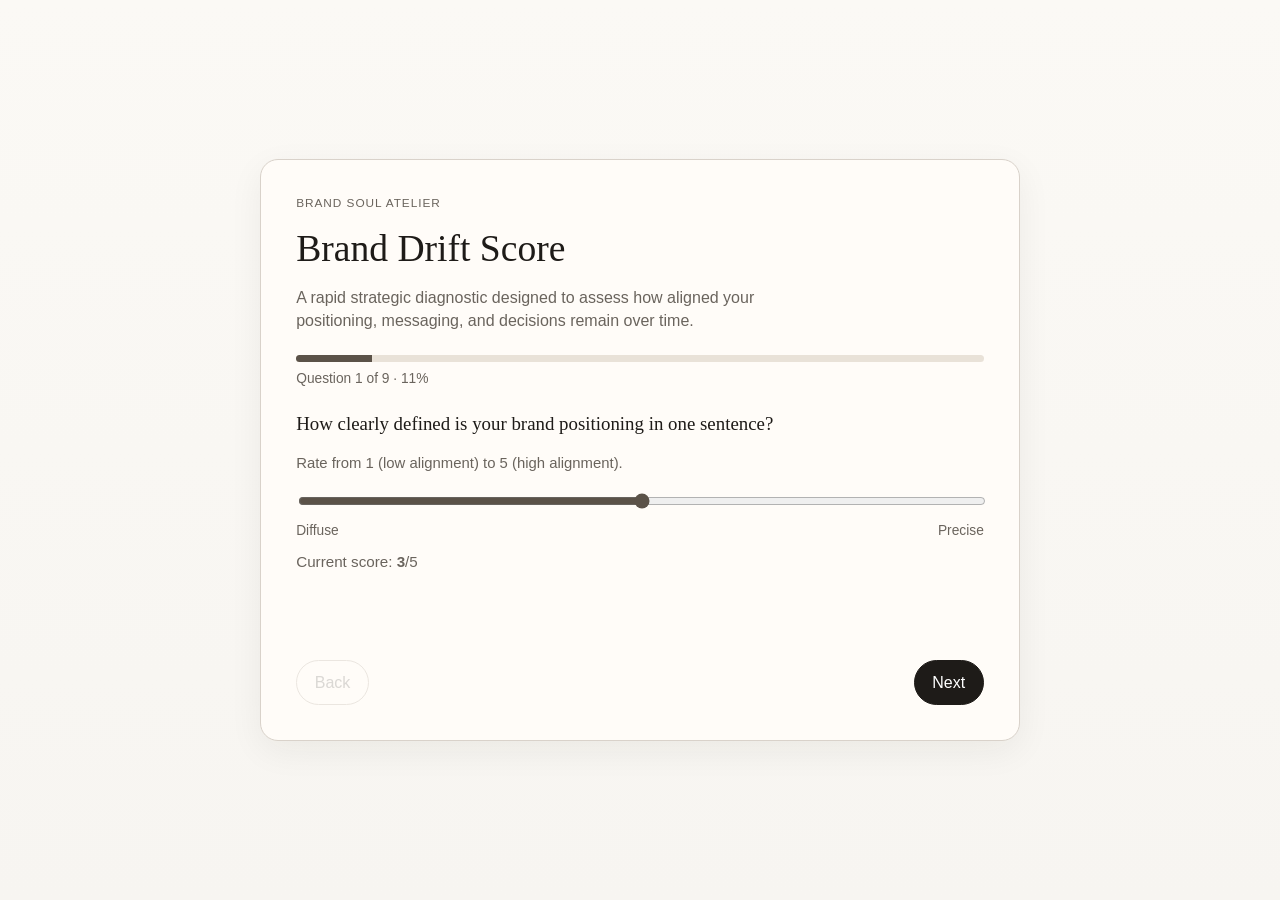
==== commit e123a75f: "Build embeddable Brand Drift Score SPA" ====
--- a/dist-standalone/index.html
+++ b/dist-standalone/index.html
@@ -3,56 +3,34 @@
   <head>
     <meta charset="UTF-8" />
     <meta name="viewport" content="width=device-width, initial-scale=1.0" />
-    <title>MODEL VS REALITY — Restricted Mode</title>
+    <title>Brand Drift Score Diagnostic</title>
     <link rel="stylesheet" href="./styles.css" />
   </head>
   <body>
-    <header class="fixed-banner">
-      <div>
-        <h1>MODEL VS REALITY</h1>
-        <p class="subtitle">BIM-neutral logic deduction puzzle sheet</p>
-      </div>
-      <div class="difficulty" id="difficultyMarker">Difficulty: Easy</div>
-    </header>
+    <main class="app-shell" id="app" aria-live="polite">
+      <section class="card" id="quizCard">
+        <header class="card-header">
+          <p class="kicker">Brand Soul Atelier</p>
+          <h1>Brand Drift Score</h1>
+          <p class="intro">
+            A rapid strategic diagnostic designed to assess how aligned your positioning,
+            messaging, and decisions remain over time.
+          </p>
+        </header>
 
-    <main>
-      <section class="toolbar no-print">
-        <label for="seedInput">Seed</label>
-        <input id="seedInput" type="number" value="2026" />
-        <label for="difficultyInput">Difficulty</label>
-        <select id="difficultyInput">
-          <option value="easy" selected>Easy</option>
-          <option value="medium">Medium</option>
-          <option value="hard">Hard</option>
-        </select>
-        <button id="generateBtn">Generate</button>
-        <button id="clearBtn">Clear grids</button>
-        <button id="exportBtn">Export (Print PDF)</button>
-      </section>
-
-      <section class="print-page" id="page1">
-        <h2>Page 1 — Briefing & Clues</h2>
-
-        <div class="panel">
-          <h3>Legend</h3>
-          <div id="legend" class="legend-grid"></div>
+        <div class="progress-wrap" aria-hidden="true">
+          <div class="progress-track">
+            <div class="progress-fill" id="progressFill"></div>
+          </div>
+          <p class="progress-text" id="progressText">Question 1 of 9 · 11%</p>
         </div>
 
-        <div class="panel">
-          <h3>Scenario stories</h3>
-          <ol id="stories"></ol>
-        </div>
+        <section id="questionView" class="question-view"></section>
 
-        <div class="panel">
-          <h3 id="clueHeading">Easy clue set</h3>
-          <ol id="clues"></ol>
-        </div>
-      </section>
-
-      <section class="print-page" id="page2">
-        <h2>Page 2 — Deduction Grids (icons only)</h2>
-        <p class="hint">Click each cell to cycle: blank → ❌ → ●.</p>
-        <div id="grids" class="grid-wrap"></div>
+        <footer class="actions">
+          <button type="button" class="btn btn-secondary" id="backBtn">Back</button>
+          <button type="button" class="btn btn-primary" id="nextBtn">Next</button>
+        </footer>
       </section>
     </main>
 
--- a/dist-standalone/styles.css
+++ b/dist-standalone/styles.css
@@ -1,172 +1,231 @@
 :root {
-  --ink: #1d1d1d;
-  --line: #4d4d4d;
-  --paper: #ffffff;
-  --muted: #f2f2f2;
-}
-
-* { box-sizing: border-box; }
+  --bg: #f7f5f1;
+  --surface: #fffcf8;
+  --text: #1e1b18;
+  --muted: #6a645d;
+  --line: #d9d2ca;
+  --accent: #5b5248;
+  --accent-soft: #e9e2d8;
+}
+
+* {
+  box-sizing: border-box;
+}
 
 body {
   margin: 0;
-  font-family: Arial, Helvetica, sans-serif;
-  color: var(--ink);
-  background: #e6e6e6;
-}
-
-.fixed-banner {
-  position: sticky;
-  top: 0;
-  z-index: 5;
-  background: var(--paper);
-  border-bottom: 2px solid var(--line);
-  padding: 10px 18px;
+  min-height: 100vh;
+  background: linear-gradient(180deg, #fbf9f5 0%, var(--bg) 100%);
+  color: var(--text);
+  font-family: "Inter", "Avenir Next", "Segoe UI", sans-serif;
+  line-height: 1.45;
+}
+
+h1,
+h2,
+h3,
+p {
+  margin: 0;
+}
+
+.app-shell {
+  min-height: 100vh;
+  padding: clamp(1rem, 3vw, 2.5rem);
+  display: grid;
+  place-items: center;
+}
+
+.card {
+  width: min(760px, 100%);
+  background: var(--surface);
+  border: 1px solid var(--line);
+  border-radius: 18px;
+  padding: clamp(1.2rem, 2.8vw, 2.2rem);
+  box-shadow: 0 10px 35px rgba(31, 26, 22, 0.06);
+}
+
+.card-header {
+  display: grid;
+  gap: 0.6rem;
+  margin-bottom: 1.4rem;
+}
+
+.kicker {
+  letter-spacing: 0.08em;
+  text-transform: uppercase;
+  font-size: 0.74rem;
+  color: var(--muted);
+}
+
+h1 {
+  font-family: "Iowan Old Style", "Times New Roman", serif;
+  font-size: clamp(1.7rem, 3vw, 2.35rem);
+  font-weight: 500;
+}
+
+.intro {
+  color: var(--muted);
+  max-width: 60ch;
+}
+
+.progress-wrap {
+  margin-bottom: 1.3rem;
+}
+
+.progress-track {
+  width: 100%;
+  height: 7px;
+  border-radius: 999px;
+  background: var(--accent-soft);
+  overflow: hidden;
+}
+
+.progress-fill {
+  height: 100%;
+  width: 0%;
+  background: var(--accent);
+  transition: width 260ms ease;
+}
+
+.progress-text {
+  margin-top: 0.45rem;
+  font-size: 0.86rem;
+  color: var(--muted);
+}
+
+.question-view {
+  min-height: 230px;
+  animation: fadeIn 220ms ease;
+}
+
+.question-block {
+  display: grid;
+  gap: 1rem;
+}
+
+.question-label {
+  font-size: 1.18rem;
+  font-family: "Iowan Old Style", "Times New Roman", serif;
+}
+
+.hint {
+  color: var(--muted);
+  font-size: 0.93rem;
+}
+
+.options {
+  display: grid;
+  gap: 0.65rem;
+}
+
+.option {
   display: flex;
-  align-items: end;
+  align-items: center;
+  gap: 0.7rem;
+  border: 1px solid var(--line);
+  border-radius: 12px;
+  padding: 0.72rem 0.8rem;
+  background: #fff;
+}
+
+.option input {
+  accent-color: var(--accent);
+}
+
+.slider-wrap {
+  display: grid;
+  gap: 0.65rem;
+}
+
+.slider-row {
+  display: flex;
   justify-content: space-between;
-}
-
-h1 {
+  font-size: 0.86rem;
+  color: var(--muted);
+}
+
+input[type='range'] {
+  width: 100%;
+  accent-color: var(--accent);
+}
+
+.slider-value {
+  font-size: 0.95rem;
+  color: var(--muted);
+}
+
+.actions {
+  margin-top: 1.25rem;
+  display: flex;
+  justify-content: space-between;
+  gap: 0.8rem;
+}
+
+.btn {
+  border-radius: 999px;
+  border: 1px solid var(--line);
+  padding: 0.62rem 1.1rem;
+  font: inherit;
+  cursor: pointer;
+}
+
+.btn:disabled {
+  opacity: 0.5;
+  cursor: not-allowed;
+}
+
+.btn-secondary {
+  background: transparent;
+}
+
+.btn-primary {
+  background: var(--text);
+  border-color: var(--text);
+  color: #fff;
+}
+
+.result {
+  display: grid;
+  gap: 1rem;
+}
+
+.score {
+  font-family: "Iowan Old Style", "Times New Roman", serif;
+  font-size: clamp(2.2rem, 8vw, 3.5rem);
+  line-height: 1;
+}
+
+.status {
+  font-size: 1.05rem;
+  font-weight: 600;
+  letter-spacing: 0.02em;
+}
+
+.obs-list {
   margin: 0;
-  letter-spacing: 0.08em;
-  font-size: 1.4rem;
-}
-
-.subtitle {
-  margin: 4px 0 0;
-  font-size: 0.9rem;
-}
-
-.difficulty {
-  border: 1px solid var(--line);
-  padding: 6px 10px;
-  font-weight: 700;
-}
-
-.toolbar {
-  display: flex;
-  gap: 8px;
-  align-items: center;
-  padding: 12px 18px;
-}
-
-.toolbar input,
-.toolbar select,
-.toolbar button {
-  border: 1px solid var(--line);
-  background: var(--paper);
-  color: var(--ink);
-  padding: 6px 10px;
-}
-
-.print-page {
-  width: 297mm;
-  min-height: 210mm;
-  background: var(--paper);
-  margin: 12px auto;
-  padding: 16mm;
-  border: 1px solid #b9b9b9;
-  display: grid;
-  grid-template-rows: auto auto auto 1fr;
-  gap: 10px;
-}
-
-.panel {
-  border: 1px solid var(--line);
-  padding: 8px;
-  background: #fcfcfc;
-}
-
-.panel h3 { margin: 0 0 6px; }
-
-.legend-grid {
-  display: grid;
-  grid-template-columns: repeat(3, minmax(0, 1fr));
-  gap: 8px;
-}
-
-.legend-item {
-  border: 1px dashed var(--line);
-  padding: 8px;
-  display: grid;
-  grid-template-columns: 36px 1fr;
-  gap: 8px;
-  align-items: center;
-}
-
-.legend-item img,
-.icon-header img {
-  width: 30px;
-  height: 30px;
-  filter: grayscale(1);
-}
-
-.legend-item h4 {
-  margin: 0;
-  font-size: 0.9rem;
-}
-
-.legend-item p {
-  margin: 2px 0 0;
-  font-size: 0.78rem;
-}
-
-.grid-wrap {
-  display: grid;
-  grid-template-columns: repeat(3, 1fr);
-  gap: 10px;
-}
-
-.logic-grid {
-  border: 1px solid var(--line);
-  border-collapse: collapse;
-  width: 100%;
-  table-layout: fixed;
-}
-
-.logic-grid th,
-.logic-grid td {
-  border: 1px solid var(--line);
-  text-align: center;
-  height: 44px;
-}
-
-.logic-grid th {
-  background: var(--muted);
-}
-
-.cell-btn {
-  font-size: 1.2rem;
-  width: 100%;
-  height: 100%;
-  border: none;
-  background: transparent;
-  cursor: pointer;
-  color: var(--ink);
-}
-
-.hint { margin: 0; }
-
-@media print {
-  @page {
-    size: A4 landscape;
-    margin: 8mm;
+  padding-left: 1.2rem;
+  display: grid;
+  gap: 0.45rem;
+}
+
+.insight {
+  border-top: 1px solid var(--line);
+  padding-top: 0.9rem;
+  color: var(--muted);
+  font-style: italic;
+}
+
+@keyframes fadeIn {
+  from { opacity: 0; transform: translateY(4px); }
+  to { opacity: 1; transform: translateY(0); }
+}
+
+@media (max-width: 640px) {
+  .actions {
+    flex-direction: column-reverse;
   }
 
-  body { background: white; }
-  .no-print { display: none !important; }
-  .fixed-banner {
-    position: static;
-    border-bottom: 1px solid var(--line);
+  .btn {
+    width: 100%;
   }
-
-  .print-page {
-    margin: 0;
-    border: none;
-    min-height: calc(210mm - 16mm);
-    break-after: page;
-    page-break-after: always;
-  }
-
-  #page2 { break-after: auto; page-break-after: auto; }
-}
+}
